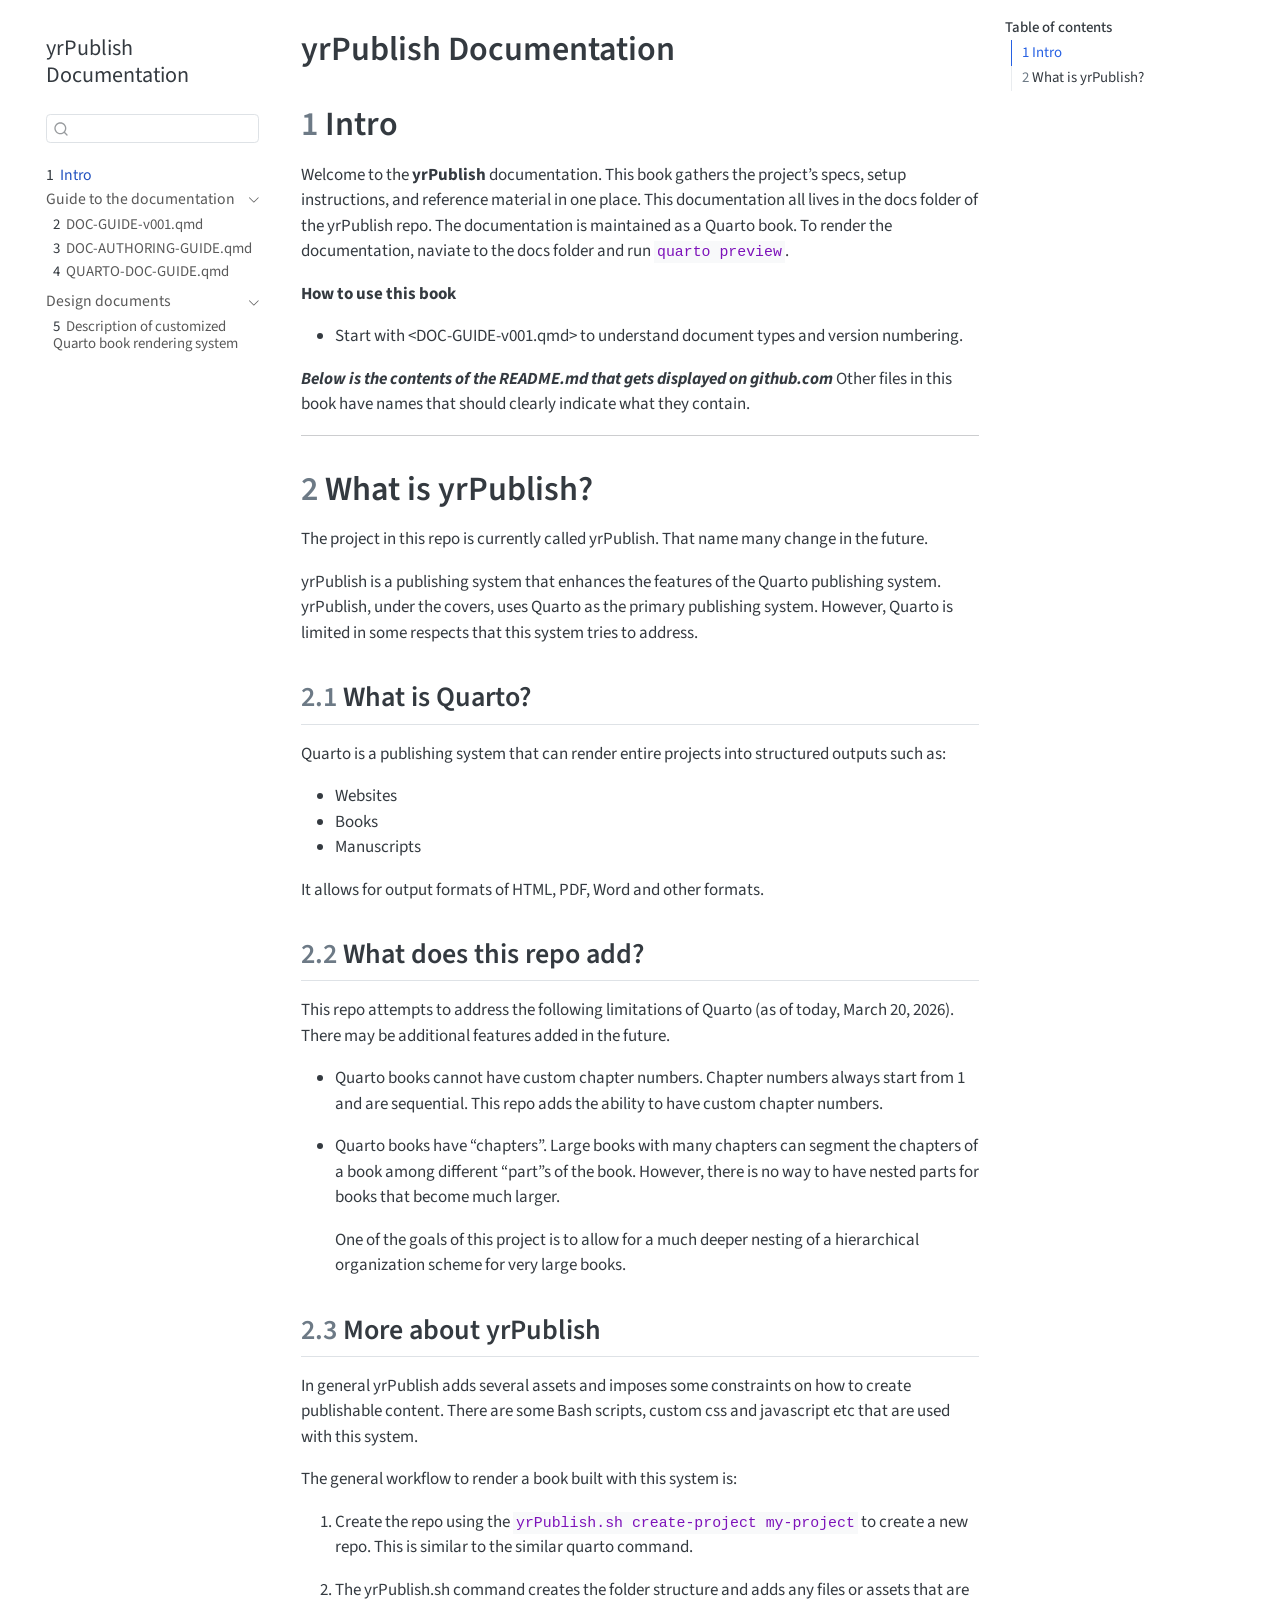
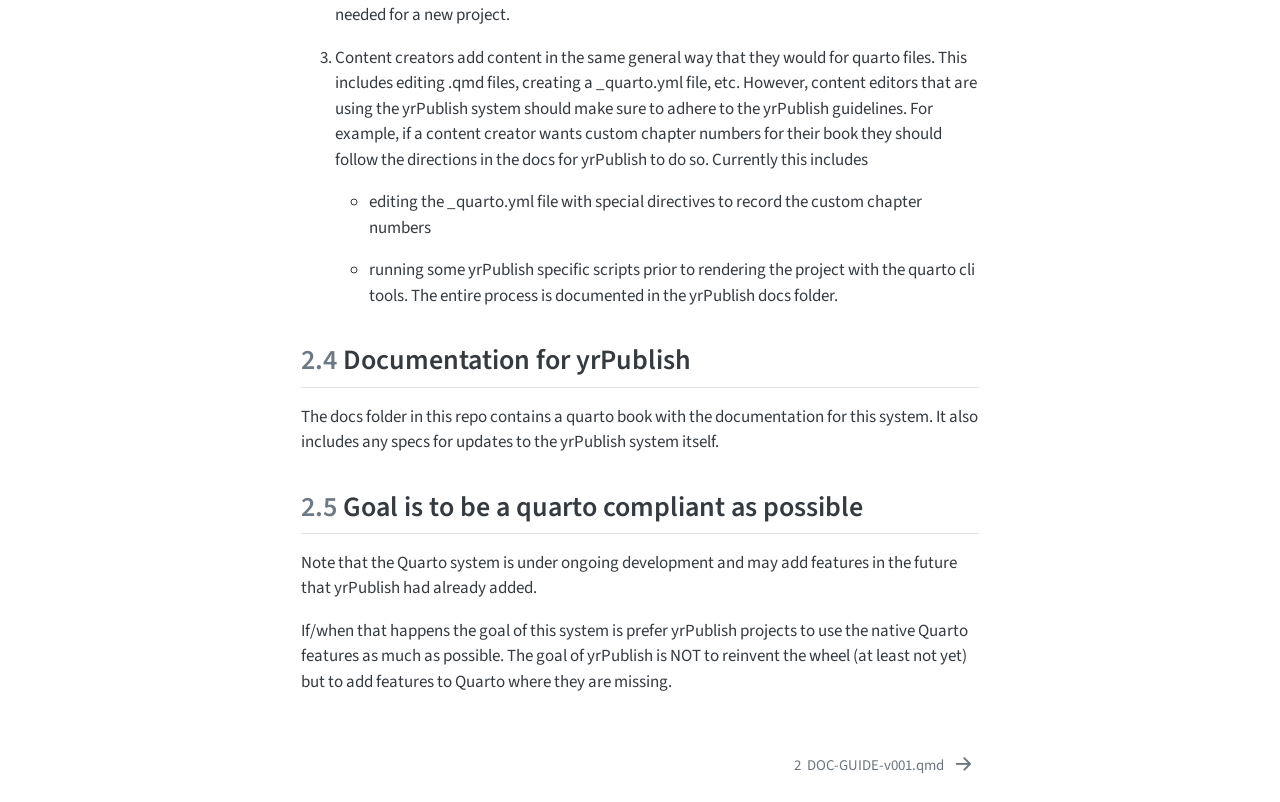
==== docs/_book/index.html @ 94c31468 "initial commit" ====
<!DOCTYPE html>
<html xmlns="http://www.w3.org/1999/xhtml" lang="en" xml:lang="en"><head>

<meta charset="utf-8">
<meta name="generator" content="quarto-1.7.33">

<meta name="viewport" content="width=device-width, initial-scale=1.0, user-scalable=yes">


<title>yrPublish Documentation</title>
<style>
code{white-space: pre-wrap;}
span.smallcaps{font-variant: small-caps;}
div.columns{display: flex; gap: min(4vw, 1.5em);}
div.column{flex: auto; overflow-x: auto;}
div.hanging-indent{margin-left: 1.5em; text-indent: -1.5em;}
ul.task-list{list-style: none;}
ul.task-list li input[type="checkbox"] {
  width: 0.8em;
  margin: 0 0.8em 0.2em -1em; /* quarto-specific, see https://github.com/quarto-dev/quarto-cli/issues/4556 */ 
  vertical-align: middle;
}
</style>


<script src="site_libs/quarto-nav/quarto-nav.js"></script>
<script src="site_libs/quarto-nav/headroom.min.js"></script>
<script src="site_libs/clipboard/clipboard.min.js"></script>
<script src="site_libs/quarto-search/autocomplete.umd.js"></script>
<script src="site_libs/quarto-search/fuse.min.js"></script>
<script src="site_libs/quarto-search/quarto-search.js"></script>
<meta name="quarto:offset" content="./">
<link href="./DOC-GUIDE-v001.html" rel="next">
<script src="site_libs/quarto-html/quarto.js" type="module"></script>
<script src="site_libs/quarto-html/tabsets/tabsets.js" type="module"></script>
<script src="site_libs/quarto-html/popper.min.js"></script>
<script src="site_libs/quarto-html/tippy.umd.min.js"></script>
<script src="site_libs/quarto-html/anchor.min.js"></script>
<link href="site_libs/quarto-html/tippy.css" rel="stylesheet">
<link href="site_libs/quarto-html/quarto-syntax-highlighting-ea385d0e468b0dd5ea5bf0780b1290d9.css" rel="stylesheet" id="quarto-text-highlighting-styles">
<script src="site_libs/bootstrap/bootstrap.min.js"></script>
<link href="site_libs/bootstrap/bootstrap-icons.css" rel="stylesheet">
<link href="site_libs/bootstrap/bootstrap-12250bc6d41324f970c4c53c607dc95b.min.css" rel="stylesheet" append-hash="true" id="quarto-bootstrap" data-mode="light">
<script id="quarto-search-options" type="application/json">{
  "location": "sidebar",
  "copy-button": false,
  "collapse-after": 3,
  "panel-placement": "start",
  "type": "textbox",
  "limit": 50,
  "keyboard-shortcut": [
    "f",
    "/",
    "s"
  ],
  "show-item-context": false,
  "language": {
    "search-no-results-text": "No results",
    "search-matching-documents-text": "matching documents",
    "search-copy-link-title": "Copy link to search",
    "search-hide-matches-text": "Hide additional matches",
    "search-more-match-text": "more match in this document",
    "search-more-matches-text": "more matches in this document",
    "search-clear-button-title": "Clear",
    "search-text-placeholder": "",
    "search-detached-cancel-button-title": "Cancel",
    "search-submit-button-title": "Submit",
    "search-label": "Search"
  }
}</script>


</head>

<body class="nav-sidebar floating quarto-light">

<div id="quarto-search-results"></div>
  <header id="quarto-header" class="headroom fixed-top">
  <nav class="quarto-secondary-nav">
    <div class="container-fluid d-flex">
      <button type="button" class="quarto-btn-toggle btn" data-bs-toggle="collapse" role="button" data-bs-target=".quarto-sidebar-collapse-item" aria-controls="quarto-sidebar" aria-expanded="false" aria-label="Toggle sidebar navigation" onclick="if (window.quartoToggleHeadroom) { window.quartoToggleHeadroom(); }">
        <i class="bi bi-layout-text-sidebar-reverse"></i>
      </button>
        <nav class="quarto-page-breadcrumbs" aria-label="breadcrumb"><ol class="breadcrumb"><li class="breadcrumb-item"><a href="./index.html"><span class="chapter-number">1</span>&nbsp; <span class="chapter-title">Intro</span></a></li></ol></nav>
        <a class="flex-grow-1" role="navigation" data-bs-toggle="collapse" data-bs-target=".quarto-sidebar-collapse-item" aria-controls="quarto-sidebar" aria-expanded="false" aria-label="Toggle sidebar navigation" onclick="if (window.quartoToggleHeadroom) { window.quartoToggleHeadroom(); }">      
        </a>
      <button type="button" class="btn quarto-search-button" aria-label="Search" onclick="window.quartoOpenSearch();">
        <i class="bi bi-search"></i>
      </button>
    </div>
  </nav>
</header>
<!-- content -->
<div id="quarto-content" class="quarto-container page-columns page-rows-contents page-layout-article">
<!-- sidebar -->
  <nav id="quarto-sidebar" class="sidebar collapse collapse-horizontal quarto-sidebar-collapse-item sidebar-navigation floating overflow-auto">
    <div class="pt-lg-2 mt-2 text-left sidebar-header">
    <div class="sidebar-title mb-0 py-0">
      <a href="./">yrPublish Documentation</a> 
    </div>
      </div>
        <div class="mt-2 flex-shrink-0 align-items-center">
        <div class="sidebar-search">
        <div id="quarto-search" class="" title="Search"></div>
        </div>
        </div>
    <div class="sidebar-menu-container"> 
    <ul class="list-unstyled mt-1">
        <li class="sidebar-item">
  <div class="sidebar-item-container"> 
  <a href="./index.html" class="sidebar-item-text sidebar-link active">
 <span class="menu-text"><span class="chapter-number">1</span>&nbsp; <span class="chapter-title">Intro</span></span></a>
  </div>
</li>
        <li class="sidebar-item sidebar-item-section">
      <div class="sidebar-item-container"> 
            <a class="sidebar-item-text sidebar-link text-start" data-bs-toggle="collapse" data-bs-target="#quarto-sidebar-section-1" role="navigation" aria-expanded="true">
 <span class="menu-text">Guide to the documentation</span></a>
          <a class="sidebar-item-toggle text-start" data-bs-toggle="collapse" data-bs-target="#quarto-sidebar-section-1" role="navigation" aria-expanded="true" aria-label="Toggle section">
            <i class="bi bi-chevron-right ms-2"></i>
          </a> 
      </div>
      <ul id="quarto-sidebar-section-1" class="collapse list-unstyled sidebar-section depth1 show">  
          <li class="sidebar-item">
  <div class="sidebar-item-container"> 
  <a href="./DOC-GUIDE-v001.html" class="sidebar-item-text sidebar-link">
 <span class="menu-text"><span class="chapter-number">2</span>&nbsp; <span class="chapter-title">DOC-GUIDE-v001.qmd</span></span></a>
  </div>
</li>
          <li class="sidebar-item">
  <div class="sidebar-item-container"> 
  <a href="./DOC-AUTHORING-GUIDE.html" class="sidebar-item-text sidebar-link">
 <span class="menu-text"><span class="chapter-number">3</span>&nbsp; <span class="chapter-title">DOC-AUTHORING-GUIDE.qmd</span></span></a>
  </div>
</li>
          <li class="sidebar-item">
  <div class="sidebar-item-container"> 
  <a href="./QUARTO-DOC-GUIDE.html" class="sidebar-item-text sidebar-link">
 <span class="menu-text"><span class="chapter-number">4</span>&nbsp; <span class="chapter-title">QUARTO-DOC-GUIDE.qmd</span></span></a>
  </div>
</li>
      </ul>
  </li>
        <li class="sidebar-item sidebar-item-section">
      <div class="sidebar-item-container"> 
            <a class="sidebar-item-text sidebar-link text-start" data-bs-toggle="collapse" data-bs-target="#quarto-sidebar-section-2" role="navigation" aria-expanded="true">
 <span class="menu-text">Design documents</span></a>
          <a class="sidebar-item-toggle text-start" data-bs-toggle="collapse" data-bs-target="#quarto-sidebar-section-2" role="navigation" aria-expanded="true" aria-label="Toggle section">
            <i class="bi bi-chevron-right ms-2"></i>
          </a> 
      </div>
      <ul id="quarto-sidebar-section-2" class="collapse list-unstyled sidebar-section depth1 show">  
          <li class="sidebar-item">
  <div class="sidebar-item-container"> 
  <a href="./BackgroundAndFeatures-0.0.1-v001.html" class="sidebar-item-text sidebar-link">
 <span class="menu-text"><span class="chapter-number">5</span>&nbsp; <span class="chapter-title">Description of customized Quarto book rendering system</span></span></a>
  </div>
</li>
      </ul>
  </li>
    </ul>
    </div>
</nav>
<div id="quarto-sidebar-glass" class="quarto-sidebar-collapse-item" data-bs-toggle="collapse" data-bs-target=".quarto-sidebar-collapse-item"></div>
<!-- margin-sidebar -->
    <div id="quarto-margin-sidebar" class="sidebar margin-sidebar">
        <nav id="TOC" role="doc-toc" class="toc-active">
    <h2 id="toc-title">Table of contents</h2>
   
  <ul>
  <li><a href="#intro" id="toc-intro" class="nav-link active" data-scroll-target="#intro"><span class="header-section-number">1</span> Intro</a></li>
  <li><a href="#what-is-yrpublish" id="toc-what-is-yrpublish" class="nav-link" data-scroll-target="#what-is-yrpublish"><span class="header-section-number">2</span> What is yrPublish?</a>
  <ul class="collapse">
  <li><a href="#what-is-quarto" id="toc-what-is-quarto" class="nav-link" data-scroll-target="#what-is-quarto"><span class="header-section-number">2.1</span> What is Quarto?</a></li>
  <li><a href="#what-does-this-repo-add" id="toc-what-does-this-repo-add" class="nav-link" data-scroll-target="#what-does-this-repo-add"><span class="header-section-number">2.2</span> What does this repo add?</a></li>
  <li><a href="#more-about-yrpublish" id="toc-more-about-yrpublish" class="nav-link" data-scroll-target="#more-about-yrpublish"><span class="header-section-number">2.3</span> More about yrPublish</a></li>
  <li><a href="#documentation-for-yrpublish" id="toc-documentation-for-yrpublish" class="nav-link" data-scroll-target="#documentation-for-yrpublish"><span class="header-section-number">2.4</span> Documentation for yrPublish</a></li>
  <li><a href="#goal-is-to-be-a-quarto-compliant-as-possible" id="toc-goal-is-to-be-a-quarto-compliant-as-possible" class="nav-link" data-scroll-target="#goal-is-to-be-a-quarto-compliant-as-possible"><span class="header-section-number">2.5</span> Goal is to be a quarto compliant as possible</a></li>
  </ul></li>
  </ul>
</nav>
    </div>
<!-- main -->
<main class="content" id="quarto-document-content">

<header id="title-block-header" class="quarto-title-block default">
<div class="quarto-title">
<h1 class="title">yrPublish Documentation</h1>
</div>



<div class="quarto-title-meta">

    
  
    
  </div>
  


</header>


<section id="intro" class="level1" data-number="1">
<h1 data-number="1"><span class="header-section-number">1</span> Intro</h1>
<p>Welcome to the <strong>yrPublish</strong> documentation. This book gathers the project’s specs, setup instructions, and reference material in one place. This documentation all lives in the docs folder of the yrPublish repo. The documentation is maintained as a Quarto book. To render the documentation, naviate to the docs folder and run <code>quarto preview</code>.</p>
<p><strong>How to use this book</strong></p>
<ul>
<li>Start with &lt;DOC-GUIDE-v001.qmd&gt; to understand document types and version numbering.</li>
</ul>
<p><strong><em>Below is the contents of the README.md that gets displayed on github.com</em></strong> Other files in this book have names that should clearly indicate what they contain.</p>
<hr>
</section>
<section id="what-is-yrpublish" class="level1" data-number="2">
<h1 data-number="2"><span class="header-section-number">2</span> What is yrPublish?</h1>
<p>The project in this repo is currently called yrPublish. That name many change in the future.</p>
<p>yrPublish is a publishing system that enhances the features of the Quarto publishing system. yrPublish, under the covers, uses Quarto as the primary publishing system. However, Quarto is limited in some respects that this system tries to address.</p>
<section id="what-is-quarto" class="level2" data-number="2.1">
<h2 data-number="2.1" class="anchored" data-anchor-id="what-is-quarto"><span class="header-section-number">2.1</span> What is Quarto?</h2>
<p>Quarto is a publishing system that can render entire projects into structured outputs such as:</p>
<ul>
<li>Websites</li>
<li>Books</li>
<li>Manuscripts</li>
</ul>
<p>It allows for output formats of HTML, PDF, Word and other formats.</p>
</section>
<section id="what-does-this-repo-add" class="level2" data-number="2.2">
<h2 data-number="2.2" class="anchored" data-anchor-id="what-does-this-repo-add"><span class="header-section-number">2.2</span> What does this repo add?</h2>
<p>This repo attempts to address the following limitations of Quarto (as of today, March 20, 2026). There may be additional features added in the future.</p>
<ul>
<li><p>Quarto books cannot have custom chapter numbers. Chapter numbers always start from 1 and are sequential. This repo adds the ability to have custom chapter numbers.</p></li>
<li><p>Quarto books have “chapters”. Large books with many chapters can segment the chapters of a book among different “part”s of the book. However, there is no way to have nested parts for books that become much larger.</p>
<p>One of the goals of this project is to allow for a much deeper nesting of a hierarchical organization scheme for very large books.</p></li>
</ul>
</section>
<section id="more-about-yrpublish" class="level2" data-number="2.3">
<h2 data-number="2.3" class="anchored" data-anchor-id="more-about-yrpublish"><span class="header-section-number">2.3</span> More about yrPublish</h2>
<p>In general yrPublish adds several assets and imposes some constraints on how to create publishable content. There are some Bash scripts, custom css and javascript etc that are used with this system.</p>
<p>The general workflow to render a book built with this system is:</p>
<ol type="1">
<li><p>Create the repo using the <code>yrPublish.sh create-project my-project</code> to create a new repo. This is similar to the similar quarto command.</p></li>
<li><p>The yrPublish.sh command creates the folder structure and adds any files or assets that are needed for a new project.</p></li>
<li><p>Content creators add content in the same general way that they would for quarto files. This includes editing .qmd files, creating a _quarto.yml file, etc. However, content editors that are using the yrPublish system should make sure to adhere to the yrPublish guidelines. For example, if a content creator wants custom chapter numbers for their book they should follow the directions in the docs for yrPublish to do so. Currently this includes</p>
<ul>
<li><p>editing the _quarto.yml file with special directives to record the custom chapter numbers</p></li>
<li><p>running some yrPublish specific scripts prior to rendering the project with the quarto cli tools. The entire process is documented in the yrPublish docs folder.</p></li>
</ul></li>
</ol>
</section>
<section id="documentation-for-yrpublish" class="level2" data-number="2.4">
<h2 data-number="2.4" class="anchored" data-anchor-id="documentation-for-yrpublish"><span class="header-section-number">2.4</span> Documentation for yrPublish</h2>
<p>The docs folder in this repo contains a quarto book with the documentation for this system. It also includes any specs for updates to the yrPublish system itself.</p>
</section>
<section id="goal-is-to-be-a-quarto-compliant-as-possible" class="level2" data-number="2.5">
<h2 data-number="2.5" class="anchored" data-anchor-id="goal-is-to-be-a-quarto-compliant-as-possible"><span class="header-section-number">2.5</span> Goal is to be a quarto compliant as possible</h2>
<p>Note that the Quarto system is under ongoing development and may add features in the future that yrPublish had already added.</p>
<p>If/when that happens the goal of this system is prefer yrPublish projects to use the native Quarto features as much as possible. The goal of yrPublish is NOT to reinvent the wheel (at least not yet) but to add features to Quarto where they are missing.</p>


</section>
</section>

</main> <!-- /main -->
<script id="quarto-html-after-body" type="application/javascript">
  window.document.addEventListener("DOMContentLoaded", function (event) {
    const icon = "";
    const anchorJS = new window.AnchorJS();
    anchorJS.options = {
      placement: 'right',
      icon: icon
    };
    anchorJS.add('.anchored');
    const isCodeAnnotation = (el) => {
      for (const clz of el.classList) {
        if (clz.startsWith('code-annotation-')) {                     
          return true;
        }
      }
      return false;
    }
    const onCopySuccess = function(e) {
      // button target
      const button = e.trigger;
      // don't keep focus
      button.blur();
      // flash "checked"
      button.classList.add('code-copy-button-checked');
      var currentTitle = button.getAttribute("title");
      button.setAttribute("title", "Copied!");
      let tooltip;
      if (window.bootstrap) {
        button.setAttribute("data-bs-toggle", "tooltip");
        button.setAttribute("data-bs-placement", "left");
        button.setAttribute("data-bs-title", "Copied!");
        tooltip = new bootstrap.Tooltip(button, 
          { trigger: "manual", 
            customClass: "code-copy-button-tooltip",
            offset: [0, -8]});
        tooltip.show();    
      }
      setTimeout(function() {
        if (tooltip) {
          tooltip.hide();
          button.removeAttribute("data-bs-title");
          button.removeAttribute("data-bs-toggle");
          button.removeAttribute("data-bs-placement");
        }
        button.setAttribute("title", currentTitle);
        button.classList.remove('code-copy-button-checked');
      }, 1000);
      // clear code selection
      e.clearSelection();
    }
    const getTextToCopy = function(trigger) {
        const codeEl = trigger.previousElementSibling.cloneNode(true);
        for (const childEl of codeEl.children) {
          if (isCodeAnnotation(childEl)) {
            childEl.remove();
          }
        }
        return codeEl.innerText;
    }
    const clipboard = new window.ClipboardJS('.code-copy-button:not([data-in-quarto-modal])', {
      text: getTextToCopy
    });
    clipboard.on('success', onCopySuccess);
    if (window.document.getElementById('quarto-embedded-source-code-modal')) {
      const clipboardModal = new window.ClipboardJS('.code-copy-button[data-in-quarto-modal]', {
        text: getTextToCopy,
        container: window.document.getElementById('quarto-embedded-source-code-modal')
      });
      clipboardModal.on('success', onCopySuccess);
    }
      var localhostRegex = new RegExp(/^(?:http|https):\/\/localhost\:?[0-9]*\//);
      var mailtoRegex = new RegExp(/^mailto:/);
        var filterRegex = new RegExp('/' + window.location.host + '/');
      var isInternal = (href) => {
          return filterRegex.test(href) || localhostRegex.test(href) || mailtoRegex.test(href);
      }
      // Inspect non-navigation links and adorn them if external
     var links = window.document.querySelectorAll('a[href]:not(.nav-link):not(.navbar-brand):not(.toc-action):not(.sidebar-link):not(.sidebar-item-toggle):not(.pagination-link):not(.no-external):not([aria-hidden]):not(.dropdown-item):not(.quarto-navigation-tool):not(.about-link)');
      for (var i=0; i<links.length; i++) {
        const link = links[i];
        if (!isInternal(link.href)) {
          // undo the damage that might have been done by quarto-nav.js in the case of
          // links that we want to consider external
          if (link.dataset.originalHref !== undefined) {
            link.href = link.dataset.originalHref;
          }
        }
      }
    function tippyHover(el, contentFn, onTriggerFn, onUntriggerFn) {
      const config = {
        allowHTML: true,
        maxWidth: 500,
        delay: 100,
        arrow: false,
        appendTo: function(el) {
            return el.parentElement;
        },
        interactive: true,
        interactiveBorder: 10,
        theme: 'quarto',
        placement: 'bottom-start',
      };
      if (contentFn) {
        config.content = contentFn;
      }
      if (onTriggerFn) {
        config.onTrigger = onTriggerFn;
      }
      if (onUntriggerFn) {
        config.onUntrigger = onUntriggerFn;
      }
      window.tippy(el, config); 
    }
    const noterefs = window.document.querySelectorAll('a[role="doc-noteref"]');
    for (var i=0; i<noterefs.length; i++) {
      const ref = noterefs[i];
      tippyHover(ref, function() {
        // use id or data attribute instead here
        let href = ref.getAttribute('data-footnote-href') || ref.getAttribute('href');
        try { href = new URL(href).hash; } catch {}
        const id = href.replace(/^#\/?/, "");
        const note = window.document.getElementById(id);
        if (note) {
          return note.innerHTML;
        } else {
          return "";
        }
      });
    }
    const xrefs = window.document.querySelectorAll('a.quarto-xref');
    const processXRef = (id, note) => {
      // Strip column container classes
      const stripColumnClz = (el) => {
        el.classList.remove("page-full", "page-columns");
        if (el.children) {
          for (const child of el.children) {
            stripColumnClz(child);
          }
        }
      }
      stripColumnClz(note)
      if (id === null || id.startsWith('sec-')) {
        // Special case sections, only their first couple elements
        const container = document.createElement("div");
        if (note.children && note.children.length > 2) {
          container.appendChild(note.children[0].cloneNode(true));
          for (let i = 1; i < note.children.length; i++) {
            const child = note.children[i];
            if (child.tagName === "P" && child.innerText === "") {
              continue;
            } else {
              container.appendChild(child.cloneNode(true));
              break;
            }
          }
          if (window.Quarto?.typesetMath) {
            window.Quarto.typesetMath(container);
          }
          return container.innerHTML
        } else {
          if (window.Quarto?.typesetMath) {
            window.Quarto.typesetMath(note);
          }
          return note.innerHTML;
        }
      } else {
        // Remove any anchor links if they are present
        const anchorLink = note.querySelector('a.anchorjs-link');
        if (anchorLink) {
          anchorLink.remove();
        }
        if (window.Quarto?.typesetMath) {
          window.Quarto.typesetMath(note);
        }
        if (note.classList.contains("callout")) {
          return note.outerHTML;
        } else {
          return note.innerHTML;
        }
      }
    }
    for (var i=0; i<xrefs.length; i++) {
      const xref = xrefs[i];
      tippyHover(xref, undefined, function(instance) {
        instance.disable();
        let url = xref.getAttribute('href');
        let hash = undefined; 
        if (url.startsWith('#')) {
          hash = url;
        } else {
          try { hash = new URL(url).hash; } catch {}
        }
        if (hash) {
          const id = hash.replace(/^#\/?/, "");
          const note = window.document.getElementById(id);
          if (note !== null) {
            try {
              const html = processXRef(id, note.cloneNode(true));
              instance.setContent(html);
            } finally {
              instance.enable();
              instance.show();
            }
          } else {
            // See if we can fetch this
            fetch(url.split('#')[0])
            .then(res => res.text())
            .then(html => {
              const parser = new DOMParser();
              const htmlDoc = parser.parseFromString(html, "text/html");
              const note = htmlDoc.getElementById(id);
              if (note !== null) {
                const html = processXRef(id, note);
                instance.setContent(html);
              } 
            }).finally(() => {
              instance.enable();
              instance.show();
            });
          }
        } else {
          // See if we can fetch a full url (with no hash to target)
          // This is a special case and we should probably do some content thinning / targeting
          fetch(url)
          .then(res => res.text())
          .then(html => {
            const parser = new DOMParser();
            const htmlDoc = parser.parseFromString(html, "text/html");
            const note = htmlDoc.querySelector('main.content');
            if (note !== null) {
              // This should only happen for chapter cross references
              // (since there is no id in the URL)
              // remove the first header
              if (note.children.length > 0 && note.children[0].tagName === "HEADER") {
                note.children[0].remove();
              }
              const html = processXRef(null, note);
              instance.setContent(html);
            } 
          }).finally(() => {
            instance.enable();
            instance.show();
          });
        }
      }, function(instance) {
      });
    }
        let selectedAnnoteEl;
        const selectorForAnnotation = ( cell, annotation) => {
          let cellAttr = 'data-code-cell="' + cell + '"';
          let lineAttr = 'data-code-annotation="' +  annotation + '"';
          const selector = 'span[' + cellAttr + '][' + lineAttr + ']';
          return selector;
        }
        const selectCodeLines = (annoteEl) => {
          const doc = window.document;
          const targetCell = annoteEl.getAttribute("data-target-cell");
          const targetAnnotation = annoteEl.getAttribute("data-target-annotation");
          const annoteSpan = window.document.querySelector(selectorForAnnotation(targetCell, targetAnnotation));
          const lines = annoteSpan.getAttribute("data-code-lines").split(",");
          const lineIds = lines.map((line) => {
            return targetCell + "-" + line;
          })
          let top = null;
          let height = null;
          let parent = null;
          if (lineIds.length > 0) {
              //compute the position of the single el (top and bottom and make a div)
              const el = window.document.getElementById(lineIds[0]);
              top = el.offsetTop;
              height = el.offsetHeight;
              parent = el.parentElement.parentElement;
            if (lineIds.length > 1) {
              const lastEl = window.document.getElementById(lineIds[lineIds.length - 1]);
              const bottom = lastEl.offsetTop + lastEl.offsetHeight;
              height = bottom - top;
            }
            if (top !== null && height !== null && parent !== null) {
              // cook up a div (if necessary) and position it 
              let div = window.document.getElementById("code-annotation-line-highlight");
              if (div === null) {
                div = window.document.createElement("div");
                div.setAttribute("id", "code-annotation-line-highlight");
                div.style.position = 'absolute';
                parent.appendChild(div);
              }
              div.style.top = top - 2 + "px";
              div.style.height = height + 4 + "px";
              div.style.left = 0;
              let gutterDiv = window.document.getElementById("code-annotation-line-highlight-gutter");
              if (gutterDiv === null) {
                gutterDiv = window.document.createElement("div");
                gutterDiv.setAttribute("id", "code-annotation-line-highlight-gutter");
                gutterDiv.style.position = 'absolute';
                const codeCell = window.document.getElementById(targetCell);
                const gutter = codeCell.querySelector('.code-annotation-gutter');
                gutter.appendChild(gutterDiv);
              }
              gutterDiv.style.top = top - 2 + "px";
              gutterDiv.style.height = height + 4 + "px";
            }
            selectedAnnoteEl = annoteEl;
          }
        };
        const unselectCodeLines = () => {
          const elementsIds = ["code-annotation-line-highlight", "code-annotation-line-highlight-gutter"];
          elementsIds.forEach((elId) => {
            const div = window.document.getElementById(elId);
            if (div) {
              div.remove();
            }
          });
          selectedAnnoteEl = undefined;
        };
          // Handle positioning of the toggle
      window.addEventListener(
        "resize",
        throttle(() => {
          elRect = undefined;
          if (selectedAnnoteEl) {
            selectCodeLines(selectedAnnoteEl);
          }
        }, 10)
      );
      function throttle(fn, ms) {
      let throttle = false;
      let timer;
        return (...args) => {
          if(!throttle) { // first call gets through
              fn.apply(this, args);
              throttle = true;
          } else { // all the others get throttled
              if(timer) clearTimeout(timer); // cancel #2
              timer = setTimeout(() => {
                fn.apply(this, args);
                timer = throttle = false;
              }, ms);
          }
        };
      }
        // Attach click handler to the DT
        const annoteDls = window.document.querySelectorAll('dt[data-target-cell]');
        for (const annoteDlNode of annoteDls) {
          annoteDlNode.addEventListener('click', (event) => {
            const clickedEl = event.target;
            if (clickedEl !== selectedAnnoteEl) {
              unselectCodeLines();
              const activeEl = window.document.querySelector('dt[data-target-cell].code-annotation-active');
              if (activeEl) {
                activeEl.classList.remove('code-annotation-active');
              }
              selectCodeLines(clickedEl);
              clickedEl.classList.add('code-annotation-active');
            } else {
              // Unselect the line
              unselectCodeLines();
              clickedEl.classList.remove('code-annotation-active');
            }
          });
        }
    const findCites = (el) => {
      const parentEl = el.parentElement;
      if (parentEl) {
        const cites = parentEl.dataset.cites;
        if (cites) {
          return {
            el,
            cites: cites.split(' ')
          };
        } else {
          return findCites(el.parentElement)
        }
      } else {
        return undefined;
      }
    };
    var bibliorefs = window.document.querySelectorAll('a[role="doc-biblioref"]');
    for (var i=0; i<bibliorefs.length; i++) {
      const ref = bibliorefs[i];
      const citeInfo = findCites(ref);
      if (citeInfo) {
        tippyHover(citeInfo.el, function() {
          var popup = window.document.createElement('div');
          citeInfo.cites.forEach(function(cite) {
            var citeDiv = window.document.createElement('div');
            citeDiv.classList.add('hanging-indent');
            citeDiv.classList.add('csl-entry');
            var biblioDiv = window.document.getElementById('ref-' + cite);
            if (biblioDiv) {
              citeDiv.innerHTML = biblioDiv.innerHTML;
            }
            popup.appendChild(citeDiv);
          });
          return popup.innerHTML;
        });
      }
    }
  });
  </script>
<nav class="page-navigation">
  <div class="nav-page nav-page-previous">
  </div>
  <div class="nav-page nav-page-next">
      <a href="./DOC-GUIDE-v001.html" class="pagination-link" aria-label="DOC-GUIDE-v001.qmd">
        <span class="nav-page-text"><span class="chapter-number">2</span>&nbsp; <span class="chapter-title">DOC-GUIDE-v001.qmd</span></span> <i class="bi bi-arrow-right-short"></i>
      </a>
  </div>
</nav>
</div> <!-- /content -->




</body></html>
---- docs/_book/site_libs/quarto-html/tippy.css ----
.tippy-box[data-animation=fade][data-state=hidden]{opacity:0}[data-tippy-root]{max-width:calc(100vw - 10px)}.tippy-box{position:relative;background-color:#333;color:#fff;border-radius:4px;font-size:14px;line-height:1.4;white-space:normal;outline:0;transition-property:transform,visibility,opacity}.tippy-box[data-placement^=top]>.tippy-arrow{bottom:0}.tippy-box[data-placement^=top]>.tippy-arrow:before{bottom:-7px;left:0;border-width:8px 8px 0;border-top-color:initial;transform-origin:center top}.tippy-box[data-placement^=bottom]>.tippy-arrow{top:0}.tippy-box[data-placement^=bottom]>.tippy-arrow:before{top:-7px;left:0;border-width:0 8px 8px;border-bottom-color:initial;transform-origin:center bottom}.tippy-box[data-placement^=left]>.tippy-arrow{right:0}.tippy-box[data-placement^=left]>.tippy-arrow:before{border-width:8px 0 8px 8px;border-left-color:initial;right:-7px;transform-origin:center left}.tippy-box[data-placement^=right]>.tippy-arrow{left:0}.tippy-box[data-placement^=right]>.tippy-arrow:before{left:-7px;border-width:8px 8px 8px 0;border-right-color:initial;transform-origin:center right}.tippy-box[data-inertia][data-state=visible]{transition-timing-function:cubic-bezier(.54,1.5,.38,1.11)}.tippy-arrow{width:16px;height:16px;color:#333}.tippy-arrow:before{content:"";position:absolute;border-color:transparent;border-style:solid}.tippy-content{position:relative;padding:5px 9px;z-index:1}
---- docs/_book/site_libs/quarto-html/quarto-syntax-highlighting-ea385d0e468b0dd5ea5bf0780b1290d9.css ----
/* quarto syntax highlight colors */
:root {
  --quarto-hl-ot-color: #003B4F;
  --quarto-hl-at-color: #657422;
  --quarto-hl-ss-color: #20794D;
  --quarto-hl-an-color: #5E5E5E;
  --quarto-hl-fu-color: #4758AB;
  --quarto-hl-st-color: #20794D;
  --quarto-hl-cf-color: #003B4F;
  --quarto-hl-op-color: #5E5E5E;
  --quarto-hl-er-color: #AD0000;
  --quarto-hl-bn-color: #AD0000;
  --quarto-hl-al-color: #AD0000;
  --quarto-hl-va-color: #111111;
  --quarto-hl-bu-color: inherit;
  --quarto-hl-ex-color: inherit;
  --quarto-hl-pp-color: #AD0000;
  --quarto-hl-in-color: #5E5E5E;
  --quarto-hl-vs-color: #20794D;
  --quarto-hl-wa-color: #5E5E5E;
  --quarto-hl-do-color: #5E5E5E;
  --quarto-hl-im-color: #00769E;
  --quarto-hl-ch-color: #20794D;
  --quarto-hl-dt-color: #AD0000;
  --quarto-hl-fl-color: #AD0000;
  --quarto-hl-co-color: #5E5E5E;
  --quarto-hl-cv-color: #5E5E5E;
  --quarto-hl-cn-color: #8f5902;
  --quarto-hl-sc-color: #5E5E5E;
  --quarto-hl-dv-color: #AD0000;
  --quarto-hl-kw-color: #003B4F;
}

/* other quarto variables */
:root {
  --quarto-font-monospace: SFMono-Regular, Menlo, Monaco, Consolas, "Liberation Mono", "Courier New", monospace;
}

/* syntax highlight based on Pandoc's rules */
pre > code.sourceCode > span {
  color: #003B4F;
}

code.sourceCode > span {
  color: #003B4F;
}

div.sourceCode,
div.sourceCode pre.sourceCode {
  color: #003B4F;
}

/* Normal */
code span {
  color: #003B4F;
}

/* Alert */
code span.al {
  color: #AD0000;
  font-style: inherit;
}

/* Annotation */
code span.an {
  color: #5E5E5E;
  font-style: inherit;
}

/* Attribute */
code span.at {
  color: #657422;
  font-style: inherit;
}

/* BaseN */
code span.bn {
  color: #AD0000;
  font-style: inherit;
}

/* BuiltIn */
code span.bu {
  font-style: inherit;
}

/* ControlFlow */
code span.cf {
  color: #003B4F;
  font-weight: bold;
  font-style: inherit;
}

/* Char */
code span.ch {
  color: #20794D;
  font-style: inherit;
}

/* Constant */
code span.cn {
  color: #8f5902;
  font-style: inherit;
}

/* Comment */
code span.co {
  color: #5E5E5E;
  font-style: inherit;
}

/* CommentVar */
code span.cv {
  color: #5E5E5E;
  font-style: italic;
}

/* Documentation */
code span.do {
  color: #5E5E5E;
  font-style: italic;
}

/* DataType */
code span.dt {
  color: #AD0000;
  font-style: inherit;
}

/* DecVal */
code span.dv {
  color: #AD0000;
  font-style: inherit;
}

/* Error */
code span.er {
  color: #AD0000;
  font-style: inherit;
}

/* Extension */
code span.ex {
  font-style: inherit;
}

/* Float */
code span.fl {
  color: #AD0000;
  font-style: inherit;
}

/* Function */
code span.fu {
  color: #4758AB;
  font-style: inherit;
}

/* Import */
code span.im {
  color: #00769E;
  font-style: inherit;
}

/* Information */
code span.in {
  color: #5E5E5E;
  font-style: inherit;
}

/* Keyword */
code span.kw {
  color: #003B4F;
  font-weight: bold;
  font-style: inherit;
}

/* Operator */
code span.op {
  color: #5E5E5E;
  font-style: inherit;
}

/* Other */
code span.ot {
  color: #003B4F;
  font-style: inherit;
}

/* Preprocessor */
code span.pp {
  color: #AD0000;
  font-style: inherit;
}

/* SpecialChar */
code span.sc {
  color: #5E5E5E;
  font-style: inherit;
}

/* SpecialString */
code span.ss {
  color: #20794D;
  font-style: inherit;
}

/* String */
code span.st {
  color: #20794D;
  font-style: inherit;
}

/* Variable */
code span.va {
  color: #111111;
  font-style: inherit;
}

/* VerbatimString */
code span.vs {
  color: #20794D;
  font-style: inherit;
}

/* Warning */
code span.wa {
  color: #5E5E5E;
  font-style: italic;
}

.prevent-inlining {
  content: "</";
}

/*# sourceMappingURL=538754cbb4183396a2435bcb80637e05.css.map */
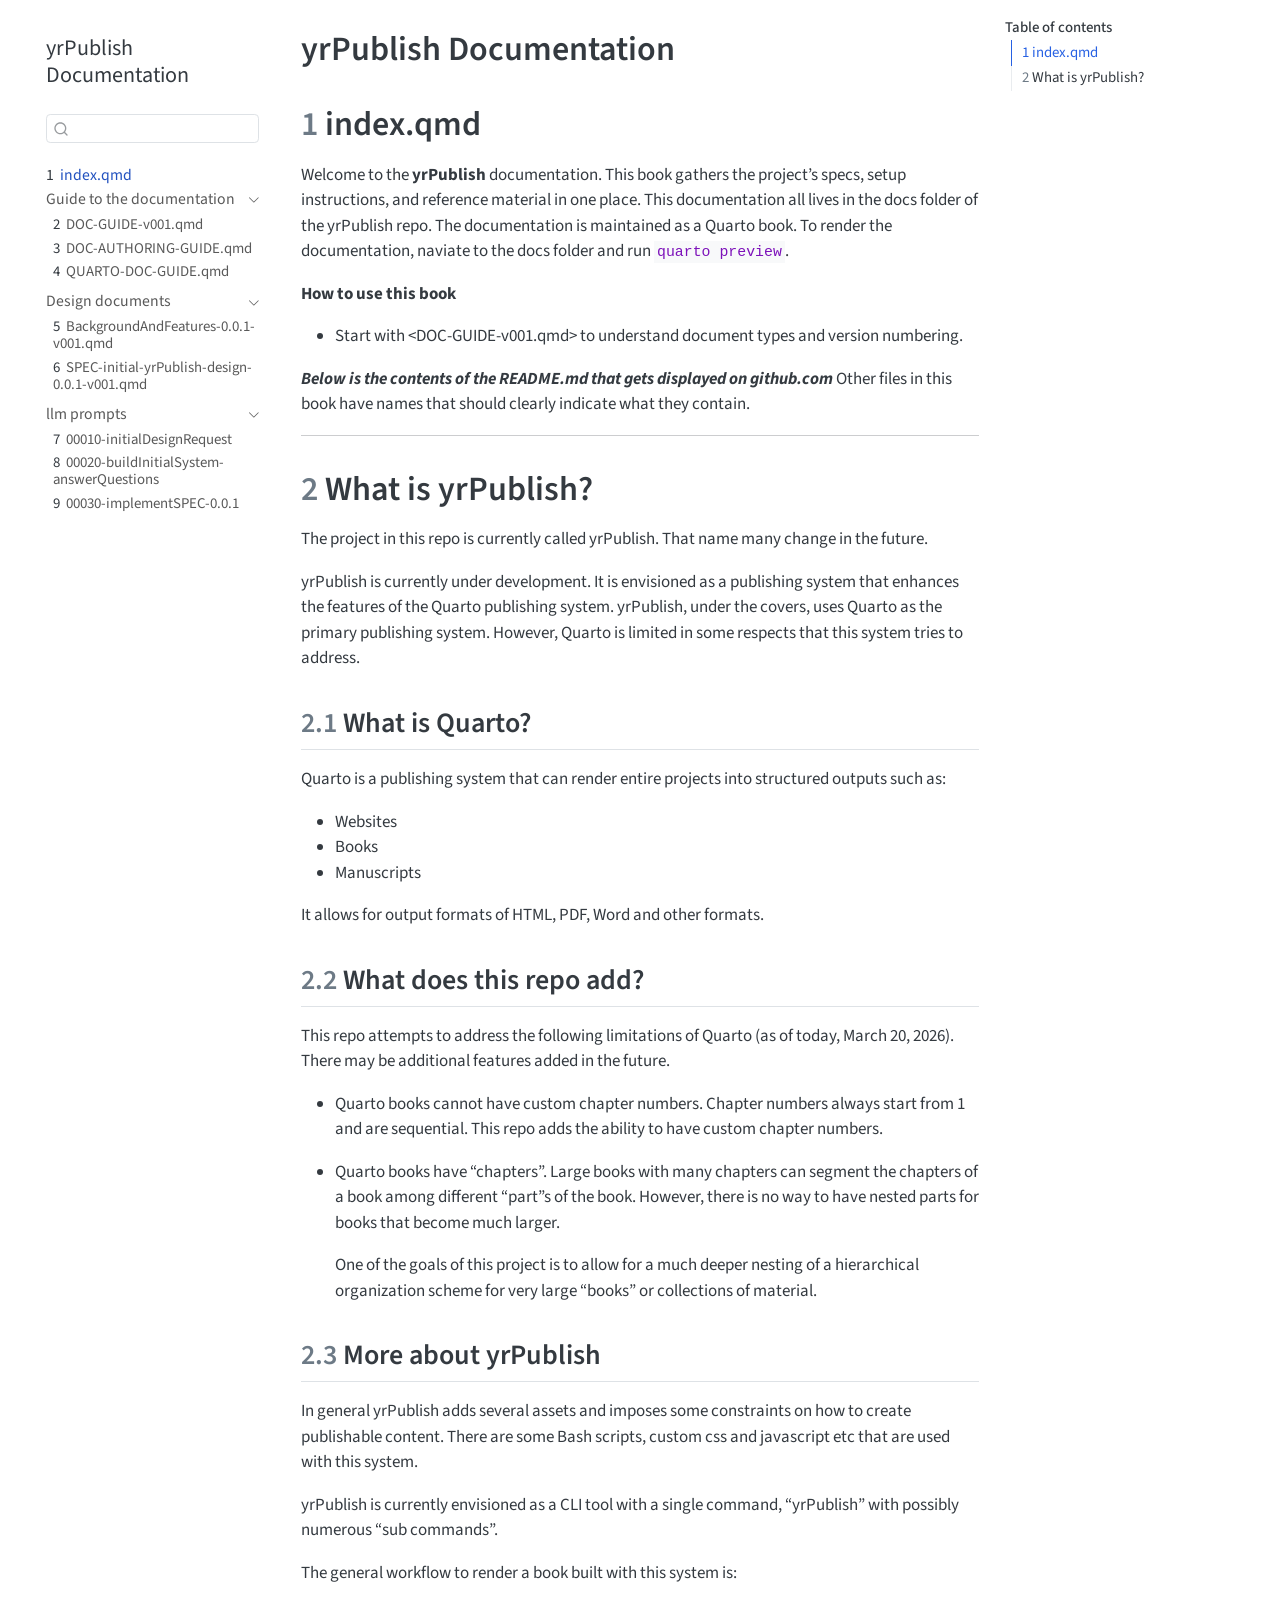
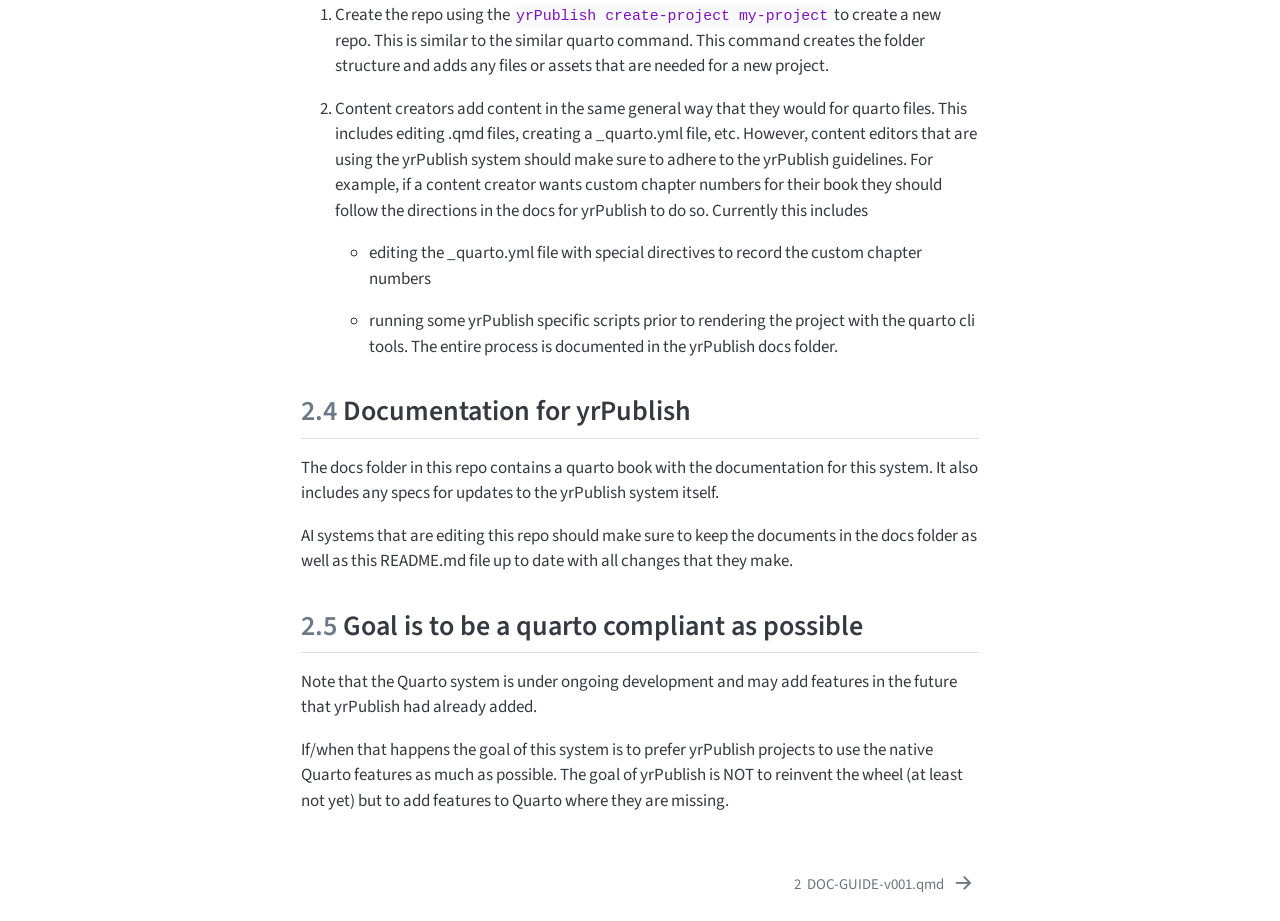
==== commit 5ea5216f: "Update documentation structure: added new chapters for SPEC and LLM prompts, revised chapter titles " ====
--- a/docs/_book/index.html
+++ b/docs/_book/index.html
@@ -81,7 +81,7 @@
       <button type="button" class="quarto-btn-toggle btn" data-bs-toggle="collapse" role="button" data-bs-target=".quarto-sidebar-collapse-item" aria-controls="quarto-sidebar" aria-expanded="false" aria-label="Toggle sidebar navigation" onclick="if (window.quartoToggleHeadroom) { window.quartoToggleHeadroom(); }">
         <i class="bi bi-layout-text-sidebar-reverse"></i>
       </button>
-        <nav class="quarto-page-breadcrumbs" aria-label="breadcrumb"><ol class="breadcrumb"><li class="breadcrumb-item"><a href="./index.html"><span class="chapter-number">1</span>&nbsp; <span class="chapter-title">Intro</span></a></li></ol></nav>
+        <nav class="quarto-page-breadcrumbs" aria-label="breadcrumb"><ol class="breadcrumb"><li class="breadcrumb-item"><a href="./index.html"><span class="chapter-number">1</span>&nbsp; <span class="chapter-title">index.qmd</span></a></li></ol></nav>
         <a class="flex-grow-1" role="navigation" data-bs-toggle="collapse" data-bs-target=".quarto-sidebar-collapse-item" aria-controls="quarto-sidebar" aria-expanded="false" aria-label="Toggle sidebar navigation" onclick="if (window.quartoToggleHeadroom) { window.quartoToggleHeadroom(); }">      
         </a>
       <button type="button" class="btn quarto-search-button" aria-label="Search" onclick="window.quartoOpenSearch();">
@@ -109,7 +109,7 @@
         <li class="sidebar-item">
   <div class="sidebar-item-container"> 
   <a href="./index.html" class="sidebar-item-text sidebar-link active">
- <span class="menu-text"><span class="chapter-number">1</span>&nbsp; <span class="chapter-title">Intro</span></span></a>
+ <span class="menu-text"><span class="chapter-number">1</span>&nbsp; <span class="chapter-title">index.qmd</span></span></a>
   </div>
 </li>
         <li class="sidebar-item sidebar-item-section">
@@ -153,7 +153,42 @@
           <li class="sidebar-item">
   <div class="sidebar-item-container"> 
   <a href="./BackgroundAndFeatures-0.0.1-v001.html" class="sidebar-item-text sidebar-link">
- <span class="menu-text"><span class="chapter-number">5</span>&nbsp; <span class="chapter-title">Description of customized Quarto book rendering system</span></span></a>
+ <span class="menu-text"><span class="chapter-number">5</span>&nbsp; <span class="chapter-title">BackgroundAndFeatures-0.0.1-v001.qmd</span></span></a>
+  </div>
+</li>
+          <li class="sidebar-item">
+  <div class="sidebar-item-container"> 
+  <a href="./SPEC-initial-yrPublish-design-0.0.1-v001.html" class="sidebar-item-text sidebar-link">
+ <span class="menu-text"><span class="chapter-number">6</span>&nbsp; <span class="chapter-title">SPEC-initial-yrPublish-design-0.0.1-v001.qmd</span></span></a>
+  </div>
+</li>
+      </ul>
+  </li>
+        <li class="sidebar-item sidebar-item-section">
+      <div class="sidebar-item-container"> 
+            <a class="sidebar-item-text sidebar-link text-start" data-bs-toggle="collapse" data-bs-target="#quarto-sidebar-section-3" role="navigation" aria-expanded="true">
+ <span class="menu-text">llm prompts</span></a>
+          <a class="sidebar-item-toggle text-start" data-bs-toggle="collapse" data-bs-target="#quarto-sidebar-section-3" role="navigation" aria-expanded="true" aria-label="Toggle section">
+            <i class="bi bi-chevron-right ms-2"></i>
+          </a> 
+      </div>
+      <ul id="quarto-sidebar-section-3" class="collapse list-unstyled sidebar-section depth1 show">  
+          <li class="sidebar-item">
+  <div class="sidebar-item-container"> 
+  <a href="./llmChats/00010-initialDesignRequest/00010-prompt.html" class="sidebar-item-text sidebar-link">
+ <span class="menu-text"><span class="chapter-number">7</span>&nbsp; <span class="chapter-title">00010-initialDesignRequest</span></span></a>
+  </div>
+</li>
+          <li class="sidebar-item">
+  <div class="sidebar-item-container"> 
+  <a href="./llmChats/00020-buildInitialSystem-answerQuestions/prompt.html" class="sidebar-item-text sidebar-link">
+ <span class="menu-text"><span class="chapter-number">8</span>&nbsp; <span class="chapter-title">00020-buildInitialSystem-answerQuestions</span></span></a>
+  </div>
+</li>
+          <li class="sidebar-item">
+  <div class="sidebar-item-container"> 
+  <a href="./llmChats/00030-implementSPEC-0.0.1/prompt.html" class="sidebar-item-text sidebar-link">
+ <span class="menu-text"><span class="chapter-number">9</span>&nbsp; <span class="chapter-title">00030-implementSPEC-0.0.1</span></span></a>
   </div>
 </li>
       </ul>
@@ -168,7 +203,7 @@
     <h2 id="toc-title">Table of contents</h2>
    
   <ul>
-  <li><a href="#intro" id="toc-intro" class="nav-link active" data-scroll-target="#intro"><span class="header-section-number">1</span> Intro</a></li>
+  <li><a href="#index.qmd" id="toc-index.qmd" class="nav-link active" data-scroll-target="#index.qmd"><span class="header-section-number">1</span> index.qmd</a></li>
   <li><a href="#what-is-yrpublish" id="toc-what-is-yrpublish" class="nav-link" data-scroll-target="#what-is-yrpublish"><span class="header-section-number">2</span> What is yrPublish?</a>
   <ul class="collapse">
   <li><a href="#what-is-quarto" id="toc-what-is-quarto" class="nav-link" data-scroll-target="#what-is-quarto"><span class="header-section-number">2.1</span> What is Quarto?</a></li>
@@ -202,8 +237,8 @@
 </header>
 
 
-<section id="intro" class="level1" data-number="1">
-<h1 data-number="1"><span class="header-section-number">1</span> Intro</h1>
+<section id="index.qmd" class="level1" data-number="1">
+<h1 data-number="1"><span class="header-section-number">1</span> index.qmd</h1>
 <p>Welcome to the <strong>yrPublish</strong> documentation. This book gathers the project’s specs, setup instructions, and reference material in one place. This documentation all lives in the docs folder of the yrPublish repo. The documentation is maintained as a Quarto book. To render the documentation, naviate to the docs folder and run <code>quarto preview</code>.</p>
 <p><strong>How to use this book</strong></p>
 <ul>
@@ -215,7 +250,7 @@
 <section id="what-is-yrpublish" class="level1" data-number="2">
 <h1 data-number="2"><span class="header-section-number">2</span> What is yrPublish?</h1>
 <p>The project in this repo is currently called yrPublish. That name many change in the future.</p>
-<p>yrPublish is a publishing system that enhances the features of the Quarto publishing system. yrPublish, under the covers, uses Quarto as the primary publishing system. However, Quarto is limited in some respects that this system tries to address.</p>
+<p>yrPublish is currently under development. It is envisioned as a publishing system that enhances the features of the Quarto publishing system. yrPublish, under the covers, uses Quarto as the primary publishing system. However, Quarto is limited in some respects that this system tries to address.</p>
 <section id="what-is-quarto" class="level2" data-number="2.1">
 <h2 data-number="2.1" class="anchored" data-anchor-id="what-is-quarto"><span class="header-section-number">2.1</span> What is Quarto?</h2>
 <p>Quarto is a publishing system that can render entire projects into structured outputs such as:</p>
@@ -232,16 +267,16 @@
 <ul>
 <li><p>Quarto books cannot have custom chapter numbers. Chapter numbers always start from 1 and are sequential. This repo adds the ability to have custom chapter numbers.</p></li>
 <li><p>Quarto books have “chapters”. Large books with many chapters can segment the chapters of a book among different “part”s of the book. However, there is no way to have nested parts for books that become much larger.</p>
-<p>One of the goals of this project is to allow for a much deeper nesting of a hierarchical organization scheme for very large books.</p></li>
+<p>One of the goals of this project is to allow for a much deeper nesting of a hierarchical organization scheme for very large “books” or collections of material.</p></li>
 </ul>
 </section>
 <section id="more-about-yrpublish" class="level2" data-number="2.3">
 <h2 data-number="2.3" class="anchored" data-anchor-id="more-about-yrpublish"><span class="header-section-number">2.3</span> More about yrPublish</h2>
 <p>In general yrPublish adds several assets and imposes some constraints on how to create publishable content. There are some Bash scripts, custom css and javascript etc that are used with this system.</p>
+<p>yrPublish is currently envisioned as a CLI tool with a single command, “yrPublish” with possibly numerous “sub commands”.</p>
 <p>The general workflow to render a book built with this system is:</p>
 <ol type="1">
-<li><p>Create the repo using the <code>yrPublish.sh create-project my-project</code> to create a new repo. This is similar to the similar quarto command.</p></li>
-<li><p>The yrPublish.sh command creates the folder structure and adds any files or assets that are needed for a new project.</p></li>
+<li><p>Create the repo using the <code>yrPublish create-project my-project</code> to create a new repo. This is similar to the similar quarto command. This command creates the folder structure and adds any files or assets that are needed for a new project.</p></li>
 <li><p>Content creators add content in the same general way that they would for quarto files. This includes editing .qmd files, creating a _quarto.yml file, etc. However, content editors that are using the yrPublish system should make sure to adhere to the yrPublish guidelines. For example, if a content creator wants custom chapter numbers for their book they should follow the directions in the docs for yrPublish to do so. Currently this includes</p>
 <ul>
 <li><p>editing the _quarto.yml file with special directives to record the custom chapter numbers</p></li>
@@ -252,11 +287,12 @@
 <section id="documentation-for-yrpublish" class="level2" data-number="2.4">
 <h2 data-number="2.4" class="anchored" data-anchor-id="documentation-for-yrpublish"><span class="header-section-number">2.4</span> Documentation for yrPublish</h2>
 <p>The docs folder in this repo contains a quarto book with the documentation for this system. It also includes any specs for updates to the yrPublish system itself.</p>
+<p>AI systems that are editing this repo should make sure to keep the documents in the docs folder as well as this README.md file up to date with all changes that they make.</p>
 </section>
 <section id="goal-is-to-be-a-quarto-compliant-as-possible" class="level2" data-number="2.5">
 <h2 data-number="2.5" class="anchored" data-anchor-id="goal-is-to-be-a-quarto-compliant-as-possible"><span class="header-section-number">2.5</span> Goal is to be a quarto compliant as possible</h2>
 <p>Note that the Quarto system is under ongoing development and may add features in the future that yrPublish had already added.</p>
-<p>If/when that happens the goal of this system is prefer yrPublish projects to use the native Quarto features as much as possible. The goal of yrPublish is NOT to reinvent the wheel (at least not yet) but to add features to Quarto where they are missing.</p>
+<p>If/when that happens the goal of this system is to prefer yrPublish projects to use the native Quarto features as much as possible. The goal of yrPublish is NOT to reinvent the wheel (at least not yet) but to add features to Quarto where they are missing.</p>
 
 
 </section>
